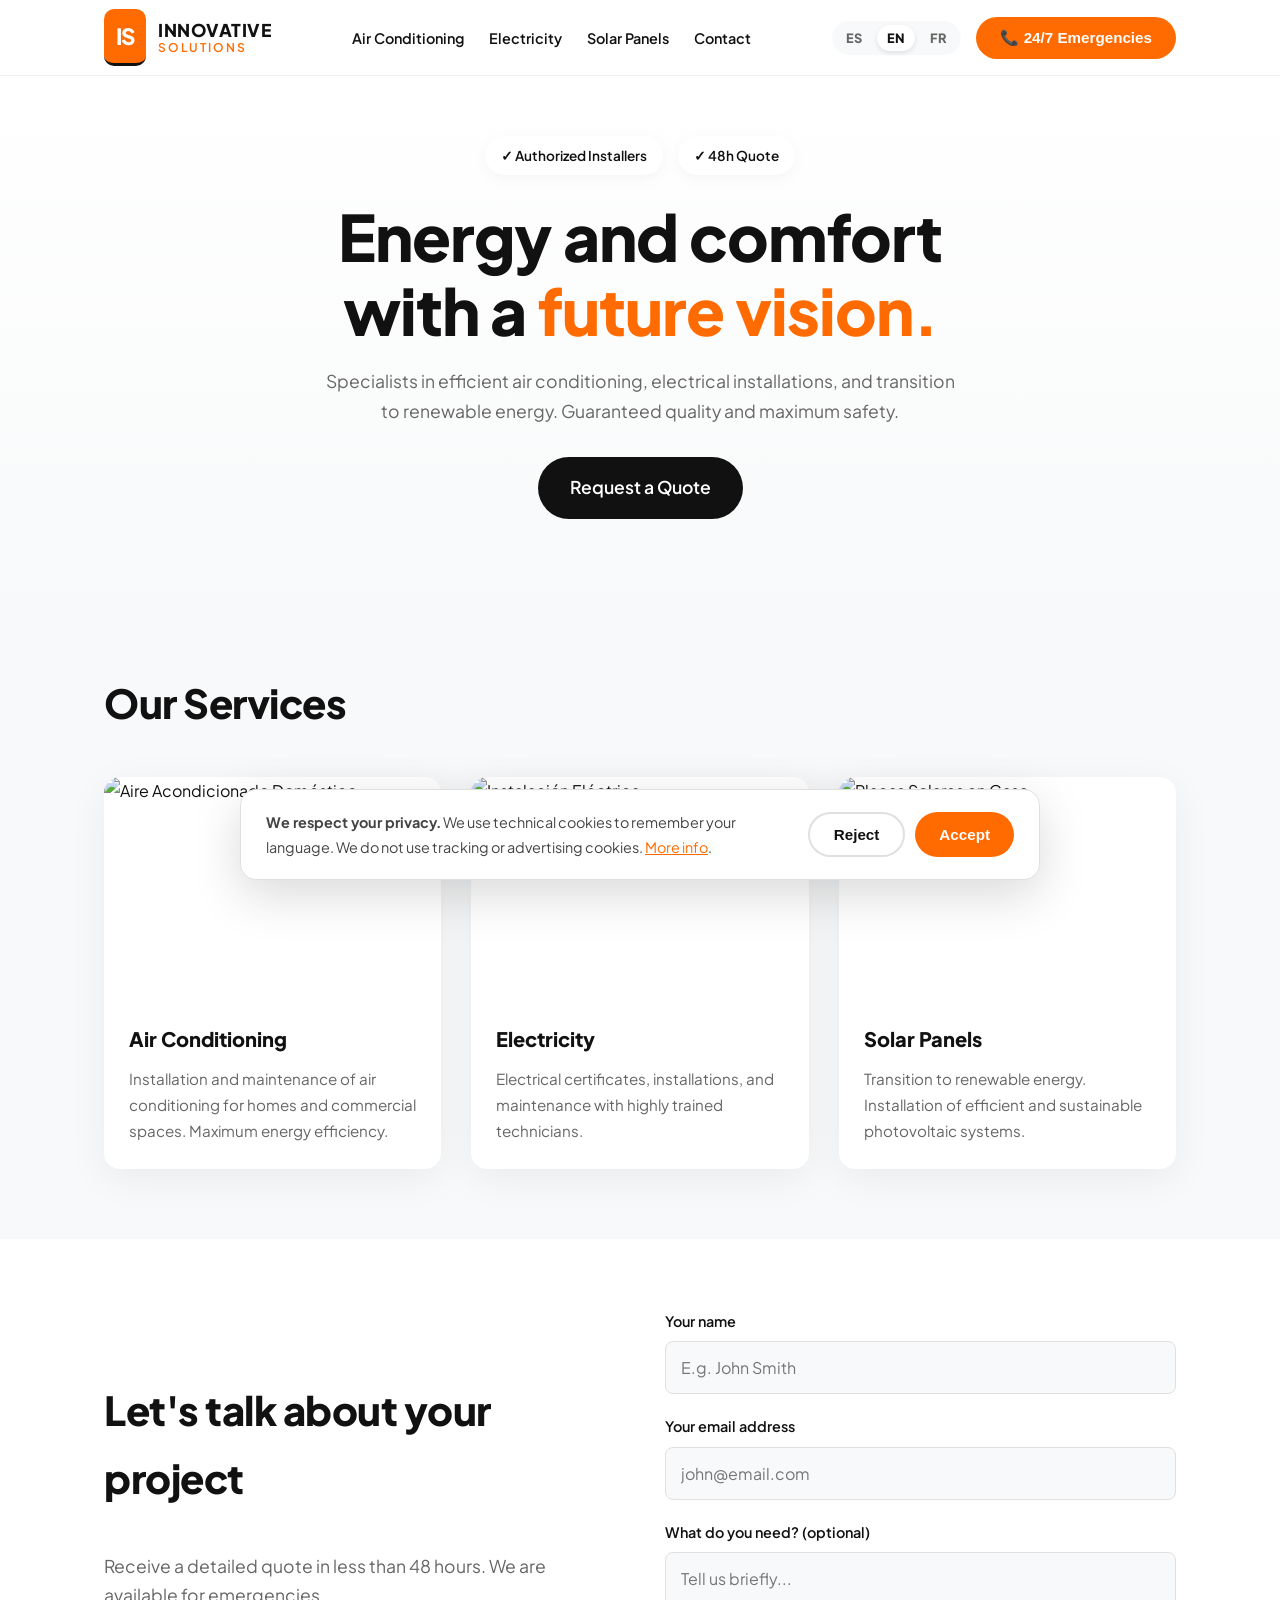
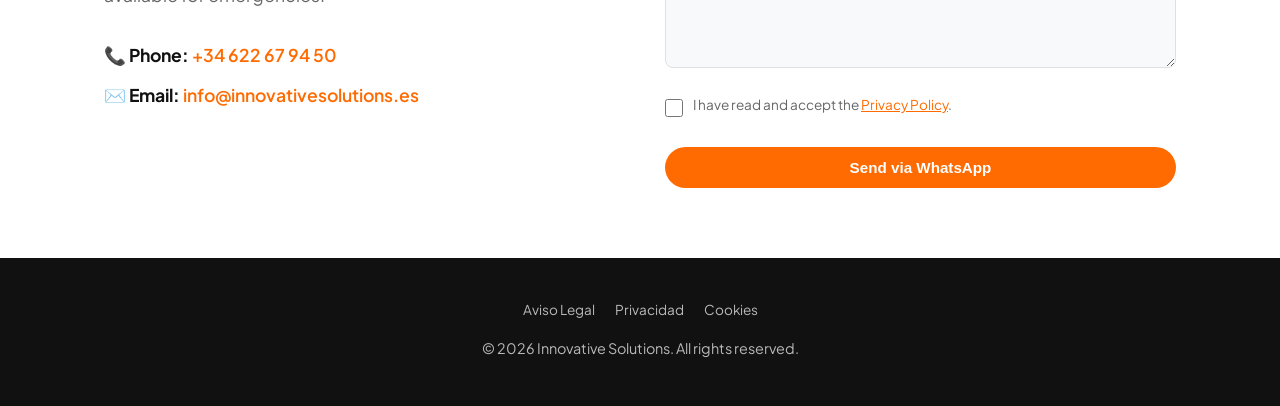
==== index.html @ 153f0198 "Primera versión de la propuesta web vanguardista para Innovative Solutions" ====
<!DOCTYPE html>
<html lang="es">
<head>
    <meta charset="UTF-8">
    <meta name="viewport" content="width=device-width, initial-scale=1.0">
    <title>Innovative Solutions | Climatización, Electricidad y Placas Solares</title>
    <link rel="preconnect" href="https://fonts.googleapis.com">
    <link rel="preconnect" href="https://fonts.gstatic.com" crossorigin>
    <link href="https://fonts.googleapis.com/css2?family=Plus+Jakarta+Sans:wght@400;600;800&display=swap" rel="stylesheet">
    <link rel="stylesheet" href="css/styles.css">
</head>
<body>
    <header class="header" id="header">
        <div class="container header-container">
            <!-- LOGO RESALTADO -->
            <a href="#" class="logo">
                <div class="logo-icon">IS</div>
                <div class="logo-text">
                    <span class="logo-title">INNOVATIVE</span>
                    <span class="logo-subtitle">SOLUTIONS</span>
                </div>
            </a>
            
            <nav class="nav" id="nav">
                <ul class="nav-list">
                    <li><a href="climatizacion.html" class="nav-link" data-i18n="nav.clima">Climatización</a></li>
                    <li><a href="electricidad.html" class="nav-link" data-i18n="nav.elec">Electricidad</a></li>
                    <li><a href="placas-solares.html" class="nav-link" data-i18n="nav.solar">Placas Solares</a></li>
                    <li><a href="#contacto" class="nav-link" data-i18n="nav.contact">Contacto</a></li>
                </ul>
            </nav>
            
            <div class="header-actions">
                <div class="lang-selector">
                    <button class="lang-btn active" data-lang="es">ES</button>
                    <button class="lang-btn" data-lang="en">EN</button>
                    <button class="lang-btn" data-lang="fr">FR</button>
                </div>
                
                <!-- MENÚ DESPLEGABLE DE URGENCIAS -->
                <div class="urgency-menu">
                    <button class="btn btn-primary" id="urgency-btn" data-i18n="btn.urgency">📞 Urgencias 24/7</button>
                    <div class="urgency-dropdown hidden" id="urgency-dropdown">
                        <a href="tel:+34622679450" class="urgency-item">📞 <span data-i18n="urgency.call">Llamar ahora</span></a>
                        <a href="https://wa.me/34622679450?text=Hola,%20tengo%20una%20urgencia%20y%20necesito%20ayuda." target="_blank" class="urgency-item">💬 <span data-i18n="urgency.wa">Enviar WhatsApp</span></a>
                    </div>
                </div>
                
                <button class="menu-toggle" id="menu-toggle" aria-label="Abrir menú">☰</button>
            </div>
        </div>
    </header>

    <!-- HERO COMPACTO -->
    <section class="hero">
        <div class="container hero-content">
            <div class="hero-badges">
                <span class="badge" data-i18n="hero.badge1">✓ Instaladores Autorizados</span>
                <span class="badge" data-i18n="hero.badge2">✓ Presupuesto en 48h</span>
            </div>
            <h1 data-i18n="hero.title">Energía y confort<br>con <span class="text-primary">visión de futuro.</span></h1>
            <p data-i18n="hero.subtitle">Especialistas en climatización eficiente, instalaciones eléctricas y transición a energías renovables. Calidad garantizada y máxima seguridad.</p>
            <a href="#contacto" class="btn btn-large" data-i18n="hero.cta">Solicitar Presupuesto</a>
        </div>
    </section>

    <!-- SERVICIOS -->
    <section class="services section" id="servicios">
        <div class="container">
            <h2 class="section-title" data-i18n="services.title">Nuestros Servicios</h2>
            <div class="grid">
                <a href="climatizacion.html" class="card">
                    <div class="card-img-wrapper"><img src="https://images.unsplash.com/photo-1615876234886-fd9a39fda97f?q=80&w=800&auto=format&fit=crop" alt="Aire Acondicionado Doméstico" class="card-img"></div>
                    <div class="card-content"><h3 data-i18n="services.clima.title">Climatización</h3><p data-i18n="services.clima.desc">Instalación y mantenimiento de aire acondicionado para hogares y espacios comerciales. Máxima eficiencia energética.</p></div>
                </a>
                <a href="electricidad.html" class="card">
                    <div class="card-img-wrapper"><img src="https://images.unsplash.com/photo-1621905251189-08b45d6a269e?q=80&w=800&auto=format&fit=crop" alt="Instalación Eléctrica" class="card-img"></div>
                    <div class="card-content"><h3 data-i18n="services.elec.title">Electricidad</h3><p data-i18n="services.elec.desc">Boletines eléctricos, instalaciones y mantenimiento con técnicos altamente capacitados.</p></div>
                </a>
                <a href="placas-solares.html" class="card">
                    <div class="card-img-wrapper"><img src="https://images.unsplash.com/photo-1592833159155-c62df1b65634?q=80&w=800&auto=format&fit=crop" alt="Placas Solares en Casa" class="card-img"></div>
                    <div class="card-content"><h3 data-i18n="services.solar.title">Placas Solares</h3><p data-i18n="services.solar.desc">Transición hacia energías renovables. Instalación de sistemas fotovoltaicos eficientes y sostenibles.</p></div>
                </a>
            </div>
        </div>
    </section>

    <!-- CONTACTO -->
    <section class="contact section" id="contacto">
        <div class="container contact-container">
            <div class="contact-info">
                <h2 class="section-title" data-i18n="contact.title">Hablemos de tu proyecto</h2>
                <p class="contact-text" data-i18n="contact.subtitle">Recibe un presupuesto detallado en menos de 48 horas. Estamos disponibles para urgencias.</p>
                <div class="contact-details">
                    <p>📞 <strong data-i18n="contact.phone">Teléfono:</strong> <a href="tel:+34622679450">+34 622 67 94 50</a></p>
                    <p>✉️ <strong data-i18n="contact.email">Email:</strong> <a href="mailto:info@innovativesolutions.es">info@innovativesolutions.es</a></p>
                </div>
            </div>
            
            <form class="contact-form" id="contact-form">
                <div class="form-group">
                    <label for="name" data-i18n="form.name">Tu nombre</label>
                    <input type="text" id="name" name="name" required data-i18n-placeholder="form.name.ph" placeholder="Ej. Juan Pérez">
                </div>
                <div class="form-group">
                    <label for="email" data-i18n="form.email">Tu correo electrónico</label>
                    <input type="email" id="email" name="email" required data-i18n-placeholder="form.email.ph" placeholder="juan@email.com">
                </div>
                <div class="form-group">
                    <label for="message" data-i18n="form.msg">¿Qué necesitas? (opcional)</label>
                    <textarea id="message" name="message" rows="4" data-i18n-placeholder="form.msg.ph" placeholder="Cuéntanos brevemente..."></textarea>
                </div>
                
                <div class="form-group checkbox-group">
                    <input type="checkbox" id="privacy" name="privacy" required>
                    <label for="privacy" data-i18n="form.privacy">He leído y acepto la <a href="politica-privacidad.html" target="_blank">Política de Privacidad</a>.</label>
                </div>
                
                <button type="submit" class="btn btn-primary btn-block" id="submit-btn" data-i18n="form.submit">Enviar por WhatsApp</button>
            </form>
        </div>
    </section>

    <footer class="footer">
        <div class="container footer-content">
            <div class="footer-legal-links">
                <a href="aviso-legal.html">Aviso Legal</a>
                <a href="politica-privacidad.html">Privacidad</a>
                <a href="politica-cookies.html">Cookies</a>
            </div>
            <p data-i18n="footer.copy">© 2026 Innovative Solutions. Todos los derechos reservados.</p>
        </div>
    </footer>

    <!-- BANNER DE COOKIES -->
    <div id="cookie-banner" class="cookie-banner hidden">
        <div class="cookie-content">
            <p><strong data-i18n="cookie.title">Respetamos tu privacidad.</strong> <span data-i18n="cookie.desc">Usamos cookies técnicas para recordar tu idioma. No usamos cookies de seguimiento ni publicidad.</span> <a href="politica-cookies.html" data-i18n="cookie.more">Más información</a>.</p>
            <div class="cookie-actions">
                <button id="reject-cookies" class="btn btn-outline" data-i18n="cookie.reject">Rechazar</button>
                <button id="accept-cookies" class="btn btn-primary" data-i18n="cookie.accept">Aceptar</button>
            </div>
        </div>
    </div>

    <script src="js/main.js"></script>
</body>
</html>
---- css/styles.css ----
/* ==========================================================================
   VARIABLES Y RESET
   ========================================================================== */
:root {
    --primary: #FF6B00; --primary-hover: #E65C00; --dark: #111111;
    --gray-dark: #444444; --gray-light: #666666; --bg-light: #F8F9FA;
    --white: #FFFFFF; --radius: 16px; --shadow: 0 10px 40px rgba(0,0,0,0.06);
    --transition: all 0.3s ease;
}
* { margin: 0; padding: 0; box-sizing: border-box; }
html { scroll-behavior: smooth; }
body { font-family: 'Plus Jakarta Sans', sans-serif; color: var(--dark); background-color: var(--bg-light); line-height: 1.6; -webkit-font-smoothing: antialiased; }
a { text-decoration: none; color: inherit; }
ul { list-style: none; }
.container { width: 100%; max-width: 1200px; margin: 0 auto; padding: 0 5%; }
.text-primary { color: var(--primary); }

/* ==========================================================================
   BOTONES
   ========================================================================== */
.btn {
    display: inline-block; padding: 12px 24px; border-radius: 50px;
    font-weight: 600; font-size: 0.95rem; transition: var(--transition);
    cursor: pointer; border: none; text-align: center;
}
.btn-primary { background-color: var(--primary); color: var(--white); }
.btn-primary:hover { background-color: var(--primary-hover); transform: translateY(-2px); box-shadow: 0 5px 15px rgba(255, 107, 0, 0.3); }
.btn-large { padding: 16px 32px; font-size: 1.1rem; background-color: var(--dark); color: var(--white); }
.btn-large:hover { background-color: var(--primary); }
.btn-block { width: 100%; }
.btn-outline { background-color: transparent; color: var(--dark); border: 2px solid #E0E0E0; }
.btn-outline:hover { border-color: var(--dark); background-color: var(--bg-light); }

/* ==========================================================================
   HEADER Y LOGO (Naranja invertido)
   ========================================================================== */
.header { background-color: rgba(255, 255, 255, 0.95); backdrop-filter: blur(10px); position: sticky; top: 0; z-index: 1000; border-bottom: 1px solid rgba(0,0,0,0.05); }
.header-container { display: flex; justify-content: space-between; align-items: center; height: 75px; }
.logo { display: flex; align-items: center; gap: 12px; }
.logo-icon { background-color: var(--primary); color: var(--white); font-weight: 800; font-size: 1.4rem; padding: 8px 12px; border-radius: 10px; letter-spacing: -1px; border-bottom: 3px solid var(--dark); }
.logo-text { display: flex; flex-direction: column; justify-content: center; line-height: 1.1; }
.logo-title { font-weight: 800; font-size: 1.1rem; color: var(--dark); letter-spacing: 0.5px; }
.logo-subtitle { font-weight: 600; font-size: 0.75rem; color: var(--primary); letter-spacing: 2px; }
.nav { display: none; }
.nav-list { display: flex; gap: 25px; }
.nav-link { font-weight: 600; font-size: 0.9rem; transition: var(--transition); }
.nav-link:hover { color: var(--primary); }
.header-actions { display: flex; align-items: center; gap: 15px; }
.menu-toggle { background: none; border: none; font-size: 1.5rem; cursor: pointer; display: block; }

/* SELECTOR DE IDIOMA */
.lang-selector { display: flex; gap: 5px; background-color: var(--bg-light); padding: 4px; border-radius: 20px; }
.lang-btn { background: none; border: none; padding: 5px 10px; font-size: 0.8rem; font-weight: 800; color: var(--gray-light); cursor: pointer; border-radius: 15px; transition: var(--transition); font-family: 'Plus Jakarta Sans', sans-serif; }
.lang-btn:hover { color: var(--dark); }
.lang-btn.active { background-color: var(--white); color: var(--dark); box-shadow: 0 2px 5px rgba(0,0,0,0.1); }

/* MENÚ DESPLEGABLE URGENCIAS */
.urgency-menu { position: relative; }
.urgency-dropdown { position: absolute; top: 130%; right: 0; background: var(--white); border-radius: 12px; box-shadow: 0 10px 30px rgba(0,0,0,0.15); min-width: 200px; overflow: hidden; display: flex; flex-direction: column; z-index: 2000; border: 1px solid #eee; }
.urgency-dropdown.hidden { display: none; }
.urgency-item { padding: 15px 20px; color: var(--dark); text-decoration: none; font-weight: 600; font-size: 0.9rem; border-bottom: 1px solid #f0f0f0; transition: background 0.3s; }
.urgency-item:last-child { border-bottom: none; }
.urgency-item:hover { background: var(--bg-light); color: var(--primary); }

/* ==========================================================================
   HERO COMPACTO
   ========================================================================== */
.hero { padding: 40px 0 60px 0; background: linear-gradient(180deg, var(--white) 0%, var(--bg-light) 100%); text-align: center; }
.hero-badges { display: flex; justify-content: center; gap: 15px; margin-bottom: 25px; flex-wrap: wrap; }
.badge { background-color: var(--white); padding: 8px 16px; border-radius: 50px; font-size: 0.85rem; font-weight: 600; box-shadow: 0 4px 15px rgba(0,0,0,0.04); }
.hero h1 { font-size: 2.5rem; font-weight: 800; line-height: 1.1; margin-bottom: 20px; letter-spacing: -1px; }
.hero p { font-size: 1.1rem; color: var(--gray-light); max-width: 650px; margin: 0 auto 30px auto; }

/* ==========================================================================
   PÁGINAS DE SERVICIO (INTERNAS)
   ========================================================================== */
.page-hero { padding: 80px 0 60px; background: linear-gradient(180deg, var(--white) 0%, var(--bg-light) 100%); text-align: center; }
.page-hero h1 { font-size: 2.8rem; font-weight: 800; letter-spacing: -1px; margin-bottom: 20px; line-height: 1.1; }
.page-hero p { font-size: 1.15rem; color: var(--gray-light); max-width: 700px; margin: 0 auto 40px auto; }
.btn-back { display: inline-block; margin-bottom: 30px; font-weight: 600; color: var(--gray-light); transition: var(--transition); }
.btn-back:hover { color: var(--primary); }

/* COPYWRITING BOXES */
.copy-section { padding: 60px 0; background-color: var(--white); }
.copy-grid { display: grid; grid-template-columns: 1fr; gap: 40px; margin-top: 40px; }
.copy-box { padding: 40px; background-color: var(--bg-light); border-radius: var(--radius); border-left: 4px solid var(--primary); }
.copy-box h3 { font-size: 1.5rem; margin-bottom: 15px; font-weight: 800; }
.copy-box p { color: var(--gray-dark); font-size: 1.05rem; margin-bottom: 15px; }
.copy-list { list-style: none; margin-top: 20px; }
.copy-list li { position: relative; padding-left: 30px; margin-bottom: 10px; font-weight: 600; color: var(--dark); }
.copy-list li::before { content: "✓"; position: absolute; left: 0; color: var(--primary); font-weight: 800; font-size: 1.2rem; }

/* ==========================================================================
   SECCIONES, GRID Y TARJETAS (HOME)
   ========================================================================== */
.section { padding: 70px 0; }
.section-title { font-size: 2rem; font-weight: 800; margin-bottom: 40px; letter-spacing: -0.5px; }
.grid { display: grid; grid-template-columns: 1fr; gap: 30px; }
.card { background-color: var(--white); border-radius: var(--radius); overflow: hidden; box-shadow: var(--shadow); transition: var(--transition); display: block; color: inherit; }
.card:hover { transform: translateY(-8px); box-shadow: 0 20px 40px rgba(0,0,0,0.1); }
.card-img-wrapper { overflow: hidden; height: 220px; width: 100%; position: relative; }
.card-img { width: 100%; height: 100%; object-fit: cover; object-position: center; display: block; transition: transform 0.5s ease; }
.card:hover .card-img { transform: scale(1.05); }
.card-content { padding: 25px; }
.card-content h3 { font-size: 1.25rem; font-weight: 800; margin-bottom: 10px; }
.card-content p { color: var(--gray-light); font-size: 0.95rem; }

/* ==========================================================================
   CONTACTO Y FORMULARIO
   ========================================================================== */
.contact { background-color: var(--white); }
.contact-container { display: grid; grid-template-columns: 1fr; gap: 50px; }
.contact-text { color: var(--gray-light); font-size: 1.1rem; margin-bottom: 30px; }
.contact-details p { font-size: 1.1rem; margin-bottom: 10px; }
.contact-details a { color: var(--primary); font-weight: 600; }
.contact-details a:hover { text-decoration: underline; }
.form-group { margin-bottom: 20px; }
.form-group label { display: block; font-weight: 600; margin-bottom: 8px; font-size: 0.9rem; }
.form-group input, .form-group textarea { width: 100%; padding: 15px; border: 1px solid #E0E0E0; border-radius: 8px; font-family: 'Plus Jakarta Sans', sans-serif; font-size: 1rem; background-color: var(--bg-light); transition: var(--transition); }
.form-group input:focus, .form-group textarea:focus { outline: none; border-color: var(--primary); background-color: var(--white); box-shadow: 0 0 0 3px rgba(255, 107, 0, 0.1); }

/* CHECKBOX Y FOOTER LEGAL */
.checkbox-group { display: flex; align-items: flex-start; gap: 10px; margin-bottom: 25px; }
.checkbox-group input[type="checkbox"] { margin-top: 4px; width: 18px; height: 18px; cursor: pointer; accent-color: var(--primary); }
.checkbox-group label { font-size: 0.85rem; color: var(--gray-light); line-height: 1.4; font-weight: 400; }
.checkbox-group label a { color: var(--primary); text-decoration: underline; }

/* ==========================================================================
   FOOTER
   ========================================================================== */
.footer { background-color: var(--dark); color: var(--white); padding: 40px 0; text-align: center; }
.footer-legal-links { display: flex; justify-content: center; gap: 20px; margin-bottom: 15px; }
.footer-legal-links a { color: var(--white); opacity: 0.7; font-size: 0.85rem; transition: var(--transition); }
.footer-legal-links a:hover { opacity: 1; color: var(--primary); }
.footer-content p { opacity: 0.7; font-size: 0.9rem; margin-bottom: 5px; }

/* ==========================================================================
   BANNER COOKIES
   ========================================================================== */
.cookie-banner { position: fixed; bottom: 20px; left: 50%; transform: translateX(-50%); width: 90%; max-width: 800px; background-color: var(--white); padding: 20px 25px; border-radius: var(--radius); box-shadow: 0 15px 50px rgba(0,0,0,0.15); z-index: 9999; border: 1px solid #E0E0E0; transition: transform 0.4s ease, opacity 0.4s ease; }
.cookie-banner.hidden { transform: translate(-50%, 150%); opacity: 0; pointer-events: none; }
.cookie-content { display: flex; flex-direction: column; gap: 15px; }
.cookie-content p { font-size: 0.9rem; color: var(--gray-dark); margin: 0; }
.cookie-content a { color: var(--primary); text-decoration: underline; }
.cookie-actions { display: flex; gap: 10px; justify-content: flex-end; }

/* ==========================================================================
   MEDIA QUERIES (RESPONSIVE)
   ========================================================================== */
@media (min-width: 768px) {
    .nav { display: block; }
    .menu-toggle { display: none; }
    .hero { padding: 60px 0 80px 0; }
    .hero h1 { font-size: 3.5rem; }
    .page-hero { padding: 100px 0 80px; }
    .page-hero h1 { font-size: 3.5rem; }
    .grid { grid-template-columns: repeat(2, 1fr); }
    .copy-grid { grid-template-columns: 1fr 1fr; }
    .contact-container { grid-template-columns: 1fr 1fr; align-items: center; }
    .cookie-content { flex-direction: row; align-items: center; justify-content: space-between; }
    .cookie-actions { flex-shrink: 0; }
}
@media (min-width: 1024px) {
    .hero h1 { font-size: 4rem; }
    .page-hero h1 { font-size: 4rem; }
    .grid { grid-template-columns: repeat(3, 1fr); }
    .section-title { font-size: 2.5rem; }
}
@media (max-width: 767px) {
    .nav { display: none; position: absolute; top: 75px; left: 0; width: 100%; background-color: var(--white); padding: 20px; box-shadow: 0 10px 20px rgba(0,0,0,0.1); flex-direction: column; }
    .nav.active { display: flex; }
    .nav-list { flex-direction: column; gap: 15px; text-align: center; }
    .lang-selector { margin-right: 5px; }
    .lang-btn { padding: 4px 8px; font-size: 0.75rem; }
}

/* Ajuste de legibilidad para Plus Jakarta Sans */
body { line-height: 1.7; }
.hero h1, .page-hero h1 { line-height: 1.15; }
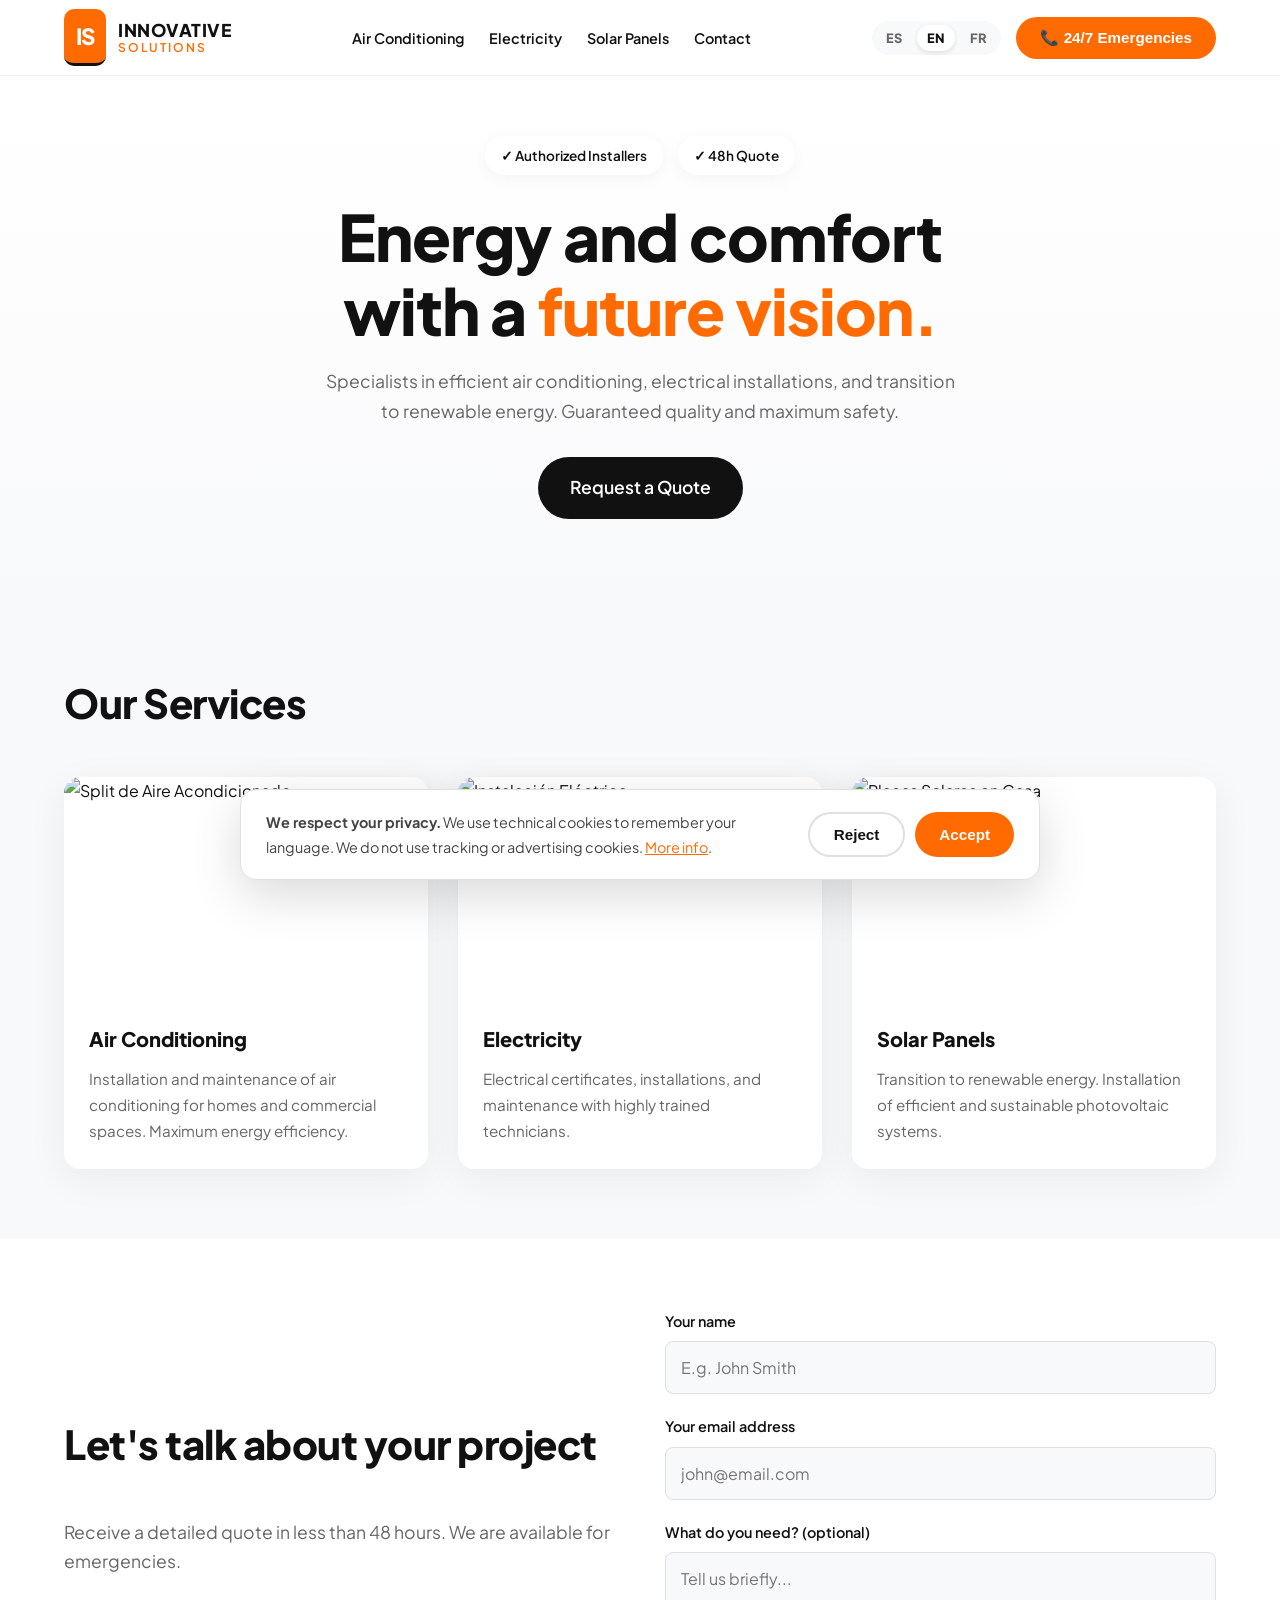
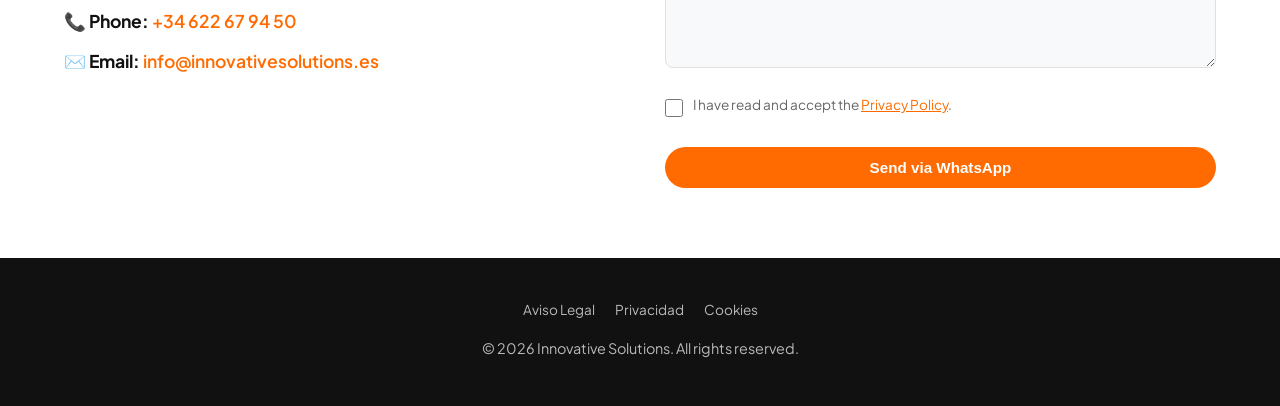
==== commit 6b086c79: "Añadidas imagenes reales para climatizacion, electricidad y placas solares" ====
--- a/index.html
+++ b/index.html
@@ -12,7 +12,6 @@
 <body>
     <header class="header" id="header">
         <div class="container header-container">
-            <!-- LOGO RESALTADO -->
             <a href="#" class="logo">
                 <div class="logo-icon">IS</div>
                 <div class="logo-text">
@@ -37,7 +36,6 @@
                     <button class="lang-btn" data-lang="fr">FR</button>
                 </div>
                 
-                <!-- MENÚ DESPLEGABLE DE URGENCIAS -->
                 <div class="urgency-menu">
                     <button class="btn btn-primary" id="urgency-btn" data-i18n="btn.urgency">📞 Urgencias 24/7</button>
                     <div class="urgency-dropdown hidden" id="urgency-dropdown">
@@ -51,7 +49,6 @@
         </div>
     </header>
 
-    <!-- HERO COMPACTO -->
     <section class="hero">
         <div class="container hero-content">
             <div class="hero-badges">
@@ -64,28 +61,46 @@
         </div>
     </section>
 
-    <!-- SERVICIOS -->
     <section class="services section" id="servicios">
         <div class="container">
             <h2 class="section-title" data-i18n="services.title">Nuestros Servicios</h2>
             <div class="grid">
+                <!-- Tarjeta Climatización (Split en pared) -->
                 <a href="climatizacion.html" class="card">
-                    <div class="card-img-wrapper"><img src="https://images.unsplash.com/photo-1615876234886-fd9a39fda97f?q=80&w=800&auto=format&fit=crop" alt="Aire Acondicionado Doméstico" class="card-img"></div>
-                    <div class="card-content"><h3 data-i18n="services.clima.title">Climatización</h3><p data-i18n="services.clima.desc">Instalación y mantenimiento de aire acondicionado para hogares y espacios comerciales. Máxima eficiencia energética.</p></div>
+                    <div class="card-img-wrapper">
+                        <img src="https://images.unsplash.com/photo-1621905252507-b35492cc74b4?q=80&w=800&auto=format&fit=crop" alt="Split de Aire Acondicionado" class="card-img">
+                    </div>
+                    <div class="card-content">
+                        <h3 data-i18n="services.clima.title">Climatización</h3>
+                        <p data-i18n="services.clima.desc">Instalación y mantenimiento de aire acondicionado para hogares y espacios comerciales. Máxima eficiencia energética.</p>
+                    </div>
                 </a>
+
+                <!-- Tarjeta Electricidad -->
                 <a href="electricidad.html" class="card">
-                    <div class="card-img-wrapper"><img src="https://images.unsplash.com/photo-1621905251189-08b45d6a269e?q=80&w=800&auto=format&fit=crop" alt="Instalación Eléctrica" class="card-img"></div>
-                    <div class="card-content"><h3 data-i18n="services.elec.title">Electricidad</h3><p data-i18n="services.elec.desc">Boletines eléctricos, instalaciones y mantenimiento con técnicos altamente capacitados.</p></div>
+                    <div class="card-img-wrapper">
+                        <img src="https://images.unsplash.com/photo-1621905251189-08b45d6a269e?q=80&w=800&auto=format&fit=crop" alt="Instalación Eléctrica" class="card-img">
+                    </div>
+                    <div class="card-content">
+                        <h3 data-i18n="services.elec.title">Electricidad</h3>
+                        <p data-i18n="services.elec.desc">Boletines eléctricos, instalaciones y mantenimiento con técnicos altamente capacitados.</p>
+                    </div>
                 </a>
+
+                <!-- Tarjeta Placas Solares (Tejado de Casa) -->
                 <a href="placas-solares.html" class="card">
-                    <div class="card-img-wrapper"><img src="https://images.unsplash.com/photo-1592833159155-c62df1b65634?q=80&w=800&auto=format&fit=crop" alt="Placas Solares en Casa" class="card-img"></div>
-                    <div class="card-content"><h3 data-i18n="services.solar.title">Placas Solares</h3><p data-i18n="services.solar.desc">Transición hacia energías renovables. Instalación de sistemas fotovoltaicos eficientes y sostenibles.</p></div>
+                    <div class="card-img-wrapper">
+                        <img src="https://images.unsplash.com/photo-1592833159155-c62df1b65634?q=80&w=800&auto=format&fit=crop" alt="Placas Solares en Casa" class="card-img">
+                    </div>
+                    <div class="card-content">
+                        <h3 data-i18n="services.solar.title">Placas Solares</h3>
+                        <p data-i18n="services.solar.desc">Transición hacia energías renovables. Instalación de sistemas fotovoltaicos eficientes y sostenibles.</p>
+                    </div>
                 </a>
             </div>
         </div>
     </section>
 
-    <!-- CONTACTO -->
     <section class="contact section" id="contacto">
         <div class="container contact-container">
             <div class="contact-info">
@@ -132,7 +147,6 @@
         </div>
     </footer>
 
-    <!-- BANNER DE COOKIES -->
     <div id="cookie-banner" class="cookie-banner hidden">
         <div class="cookie-content">
             <p><strong data-i18n="cookie.title">Respetamos tu privacidad.</strong> <span data-i18n="cookie.desc">Usamos cookies técnicas para recordar tu idioma. No usamos cookies de seguimiento ni publicidad.</span> <a href="politica-cookies.html" data-i18n="cookie.more">Más información</a>.</p>
--- a/css/styles.css
+++ b/css/styles.css
@@ -177,3 +177,146 @@
 /* Ajuste de legibilidad para Plus Jakarta Sans */
 body { line-height: 1.7; }
 .hero h1, .page-hero h1 { line-height: 1.15; }
+
+/* ==========================================================================
+   FIX PARA DESBORDAMIENTO HORIZONTAL EN MÓVILES
+   ========================================================================== */
+html, body {
+    max-width: 100%;
+    overflow-x: hidden;
+}
+
+img, .grid, .card, .hero, .page-hero, .copy-section, .container {
+    max-width: 100%;
+}
+
+@media (max-width: 767px) {
+    .urgency-dropdown {
+        right: auto;
+        left: 0;
+        width: 200px;
+    }
+}
+
+/* ==========================================================================
+   FIX PARA EL HEADER EN MÓVILES
+   ========================================================================== */
+@media (max-width: 767px) {
+    /* Hacemos el header más estrecho */
+    .header-container {
+        height: 65px !important;
+        padding: 0 15px;
+    }
+    
+    /* Logo más compacto */
+    .logo-icon {
+        font-size: 1.1rem;
+        padding: 6px 9px;
+    }
+    .logo-title {
+        font-size: 0.95rem;
+    }
+    .logo-subtitle {
+        font-size: 0.65rem;
+        letter-spacing: 1px;
+    }
+
+    /* Ocultamos el selector de idioma en el header (lo podemos poner en el menú si quieres) */
+    .lang-selector {
+        display: none; 
+    }
+
+    /* Botón de Urgencias más pequeño (solo icono o texto corto) */
+    .btn-urgency-header {
+        padding: 8px 12px;
+        font-size: 0.8rem;
+    }
+
+    /* Ajuste del botón de Urgencias */
+    .header-actions .btn-primary {
+        padding: 8px 15px;
+        font-size: 0.85rem;
+    }
+}
+
+/* ==========================================================================
+   FIX DEFINITIVO PARA EL HEADER EN MÓVILES (TODO VISIBLE)
+   ========================================================================== */
+@media (max-width: 767px) {
+    .header-container {
+        height: 65px;
+        padding: 0 10px;
+        display: flex;
+        justify-content: space-between;
+        align-items: center;
+    }
+
+    /* 1. Logo compacto */
+    .logo { gap: 6px; }
+    .logo-icon { font-size: 1rem; padding: 6px 8px; border-bottom-width: 2px; }
+    .logo-title { font-size: 0.85rem; }
+    .logo-subtitle { font-size: 0.55rem; letter-spacing: 1px; }
+
+    /* 2. Selector de idioma visible pero mini */
+    .lang-selector {
+        display: flex;
+        padding: 2px;
+        gap: 2px;
+        background-color: var(--bg-light);
+    }
+    .lang-btn {
+        padding: 4px 6px;
+        font-size: 0.65rem;
+        font-weight: 800;
+    }
+
+    /* 3. Botón de urgencias mini */
+    .header-actions .btn-primary {
+        padding: 6px 10px;
+        font-size: 0.7rem;
+        border-radius: 8px;
+    }
+
+    /* 4. Botón de menú hamburguesa */
+    .menu-toggle {
+        font-size: 1.2rem;
+        padding: 5px;
+    }
+
+    /* 5. Ajustar los gaps para que no haya huecos */
+    .header-actions {
+        gap: 5px;
+    }
+}
+
+/* ==========================================================================
+   FIX DEFINITIVO PARA MÓVIL (TODO EN UNA LÍNEA)
+   ========================================================================== */
+@media (max-width: 767px) {
+    /* 1. Ocultar el logo de texto en móvil (dejamos solo el icono IS) */
+    .logo-text {
+        display: none; 
+    }
+    
+    /* 2. El icono IS un poco más grande para que destaque */
+    .logo-icon {
+        font-size: 1.2rem;
+        padding: 8px 10px;
+    }
+
+    /* 3. Ajustar el botón de Urgencias para que no se salga */
+    .header-actions .btn-primary {
+        padding: 8px 12px;
+        font-size: 0.8rem;
+        white-space: nowrap; /* Evita que el texto se rompa en dos líneas */
+    }
+
+    /* 4. Opcional: Si aún así no cabe, cambiamos el texto por solo el icono */
+    .header-actions .btn-primary {
+        font-size: 0; /* Ocultamos el texto temporalmente */
+    }
+    .header-actions .btn-primary::before {
+        content: "📞"; /* Mostramos solo el teléfono */
+        font-size: 1.2rem; /* Tamaño del icono */
+    }
+}
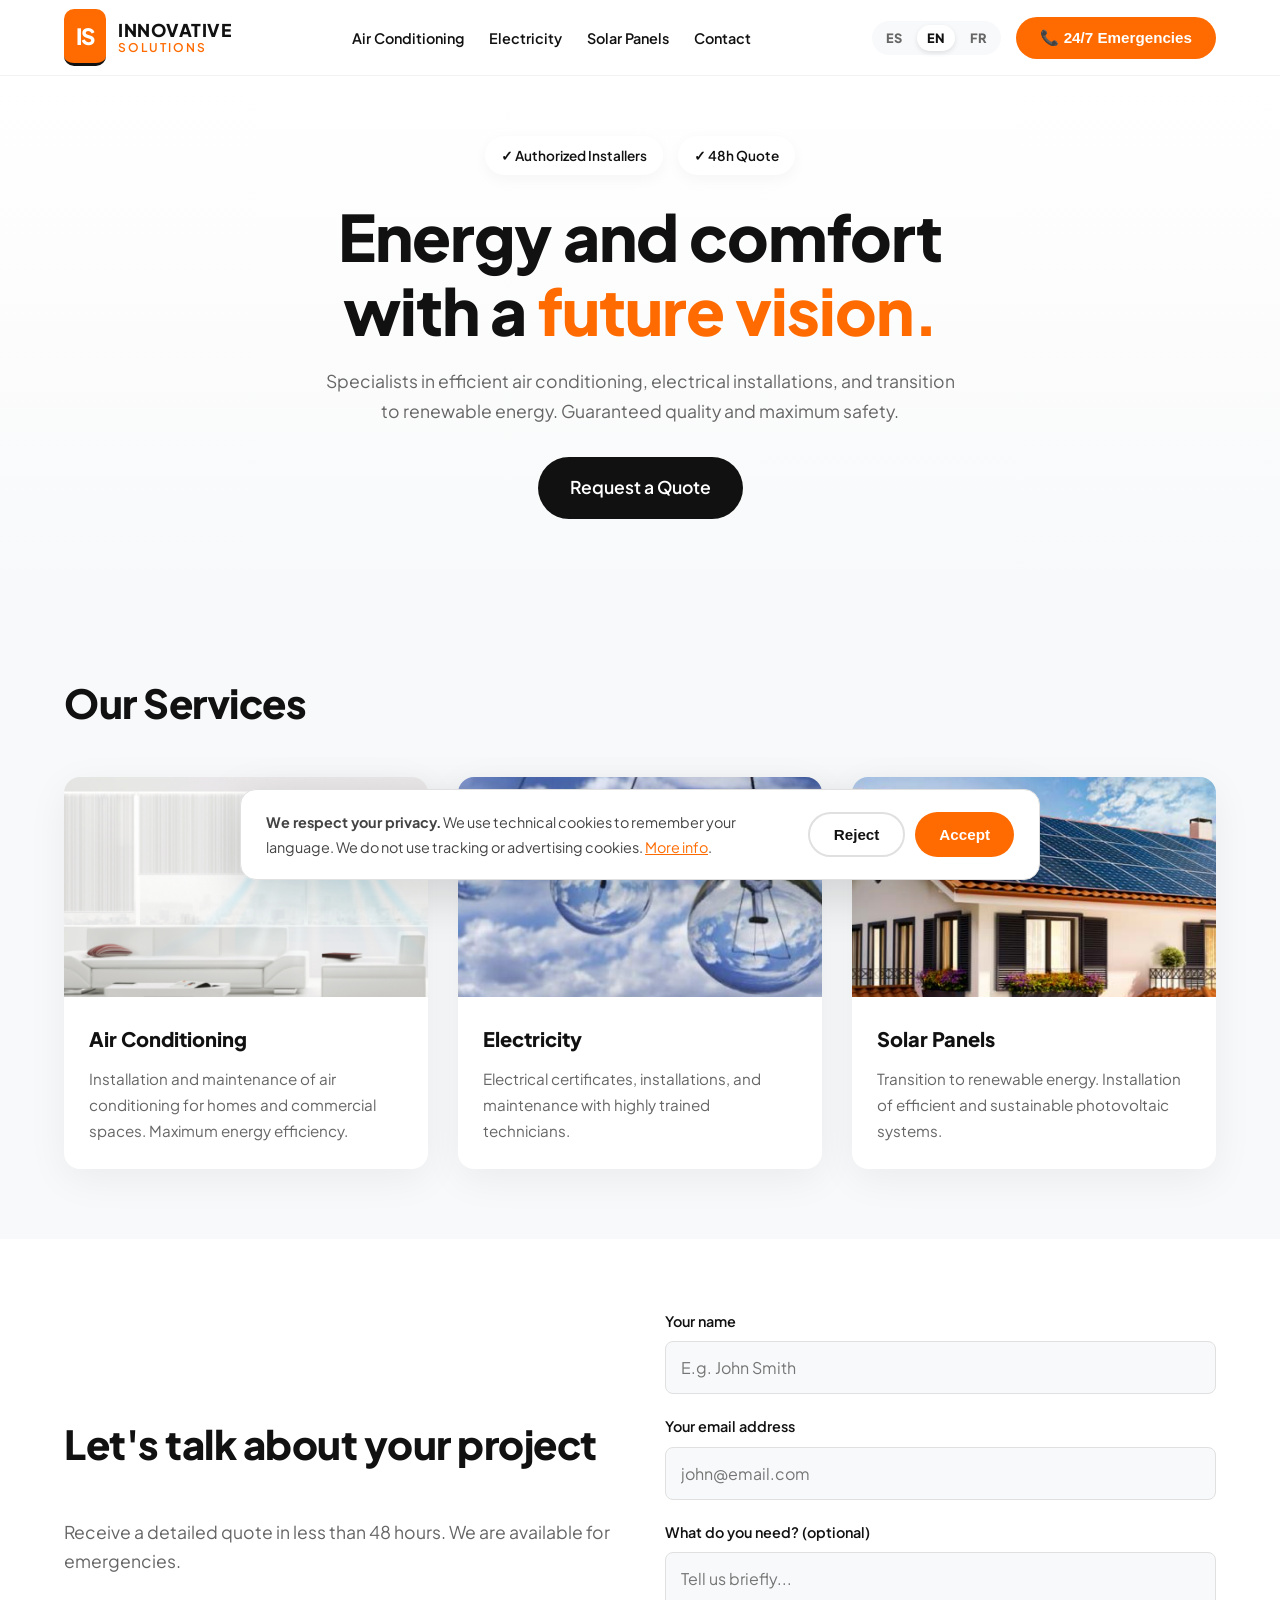
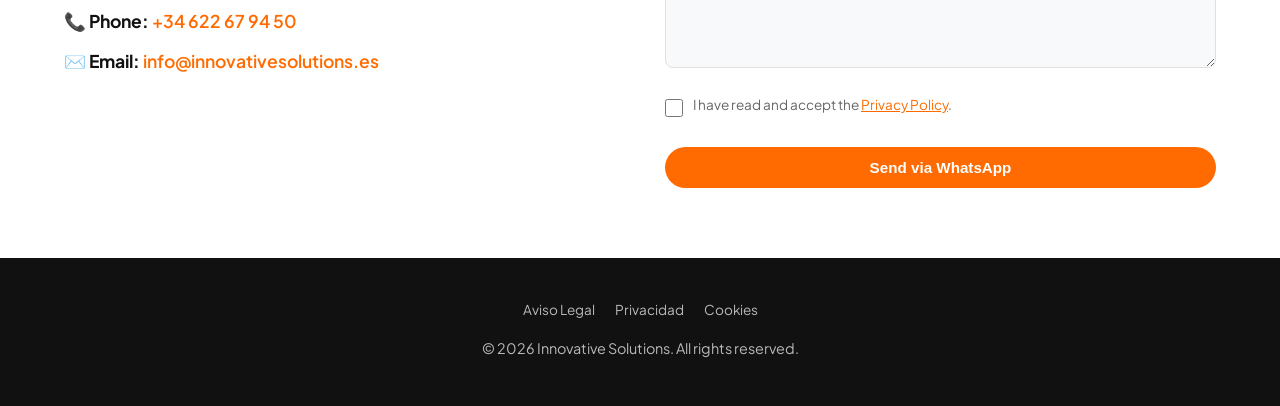
==== commit 11f83db3: "14" ====
--- a/index.html
+++ b/index.html
@@ -68,7 +68,7 @@
                 <!-- Tarjeta Climatización (Split en pared) -->
                 <a href="climatizacion.html" class="card">
                     <div class="card-img-wrapper">
-                        <img src="https://images.unsplash.com/photo-1621905252507-b35492cc74b4?q=80&w=800&auto=format&fit=crop" alt="Split de Aire Acondicionado" class="card-img">
+                        <img src="assets/img/climatizacion.png" alt="Split de Aire Acondicionado" class="card-img">
                     </div>
                     <div class="card-content">
                         <h3 data-i18n="services.clima.title">Climatización</h3>
@@ -79,7 +79,7 @@
                 <!-- Tarjeta Electricidad -->
                 <a href="electricidad.html" class="card">
                     <div class="card-img-wrapper">
-                        <img src="https://images.unsplash.com/photo-1621905251189-08b45d6a269e?q=80&w=800&auto=format&fit=crop" alt="Instalación Eléctrica" class="card-img">
+                        <img src="assets/img/electricidad.png" alt="Instalación Eléctrica" class="card-img">
                     </div>
                     <div class="card-content">
                         <h3 data-i18n="services.elec.title">Electricidad</h3>
@@ -90,7 +90,7 @@
                 <!-- Tarjeta Placas Solares (Tejado de Casa) -->
                 <a href="placas-solares.html" class="card">
                     <div class="card-img-wrapper">
-                        <img src="https://images.unsplash.com/photo-1592833159155-c62df1b65634?q=80&w=800&auto=format&fit=crop" alt="Placas Solares en Casa" class="card-img">
+                        <img src="assets/img/placas-solares.png" alt="Placas Solares en Casa" class="card-img">
                     </div>
                     <div class="card-content">
                         <h3 data-i18n="services.solar.title">Placas Solares</h3>
--- a/css/styles.css
+++ b/css/styles.css
@@ -320,3 +320,63 @@
         font-size: 1.2rem; /* Tamaño del icono */
     }
 }
+
+/* ==========================================================================
+   FIX DEFINITIVO MÓVIL (EQUILIBRIO Y ESTÉTICA)
+   ========================================================================== */
+@media (max-width: 767px) {
+    /* 1. Cabecera compacta */
+    .header-container {
+        height: 65px;
+        padding: 0 10px;
+        gap: 5px;
+    }
+
+    /* 2. Recuperamos el texto del logo pero pequeño */
+    .logo-text {
+        display: flex;
+    }
+    .logo-icon {
+        font-size: 1rem;
+        padding: 5px 8px;
+    }
+    .logo-title {
+        font-size: 0.75rem;
+        letter-spacing: 0;
+    }
+    .logo-subtitle {
+        font-size: 0.55rem;
+        letter-spacing: 0.5px;
+    }
+
+    /* 3. Selector de idioma mini */
+    .lang-selector {
+        display: flex;
+        gap: 2px;
+        padding: 2px;
+    }
+    .lang-btn {
+        padding: 3px 5px;
+        font-size: 0.65rem;
+    }
+
+    /* 4. Botón de Urgencias (Solo icono, más pequeño) */
+    .header-actions .btn-primary {
+        padding: 6px 10px;
+        font-size: 0.75rem;
+        border-radius: 8px;
+    }
+    /* Si quieres que ponga "Urgencias" en vez de teléfono, descomenta la siguiente línea */
+    /* .header-actions .btn-primary::before { content: "Urgencias"; } */
+
+    /* 5. Asegurar que el botón de menú ☰ se vea siempre */
+    .header-actions {
+        gap: 8px; /* Un poco de espacio entre elementos */
+    }
+    .menu-toggle {
+        display: block !important; /* Forzamos que se vea */
+        font-size: 1.4rem;
+        color: var(--primary);
+        padding: 0 5px;
+    }
+}
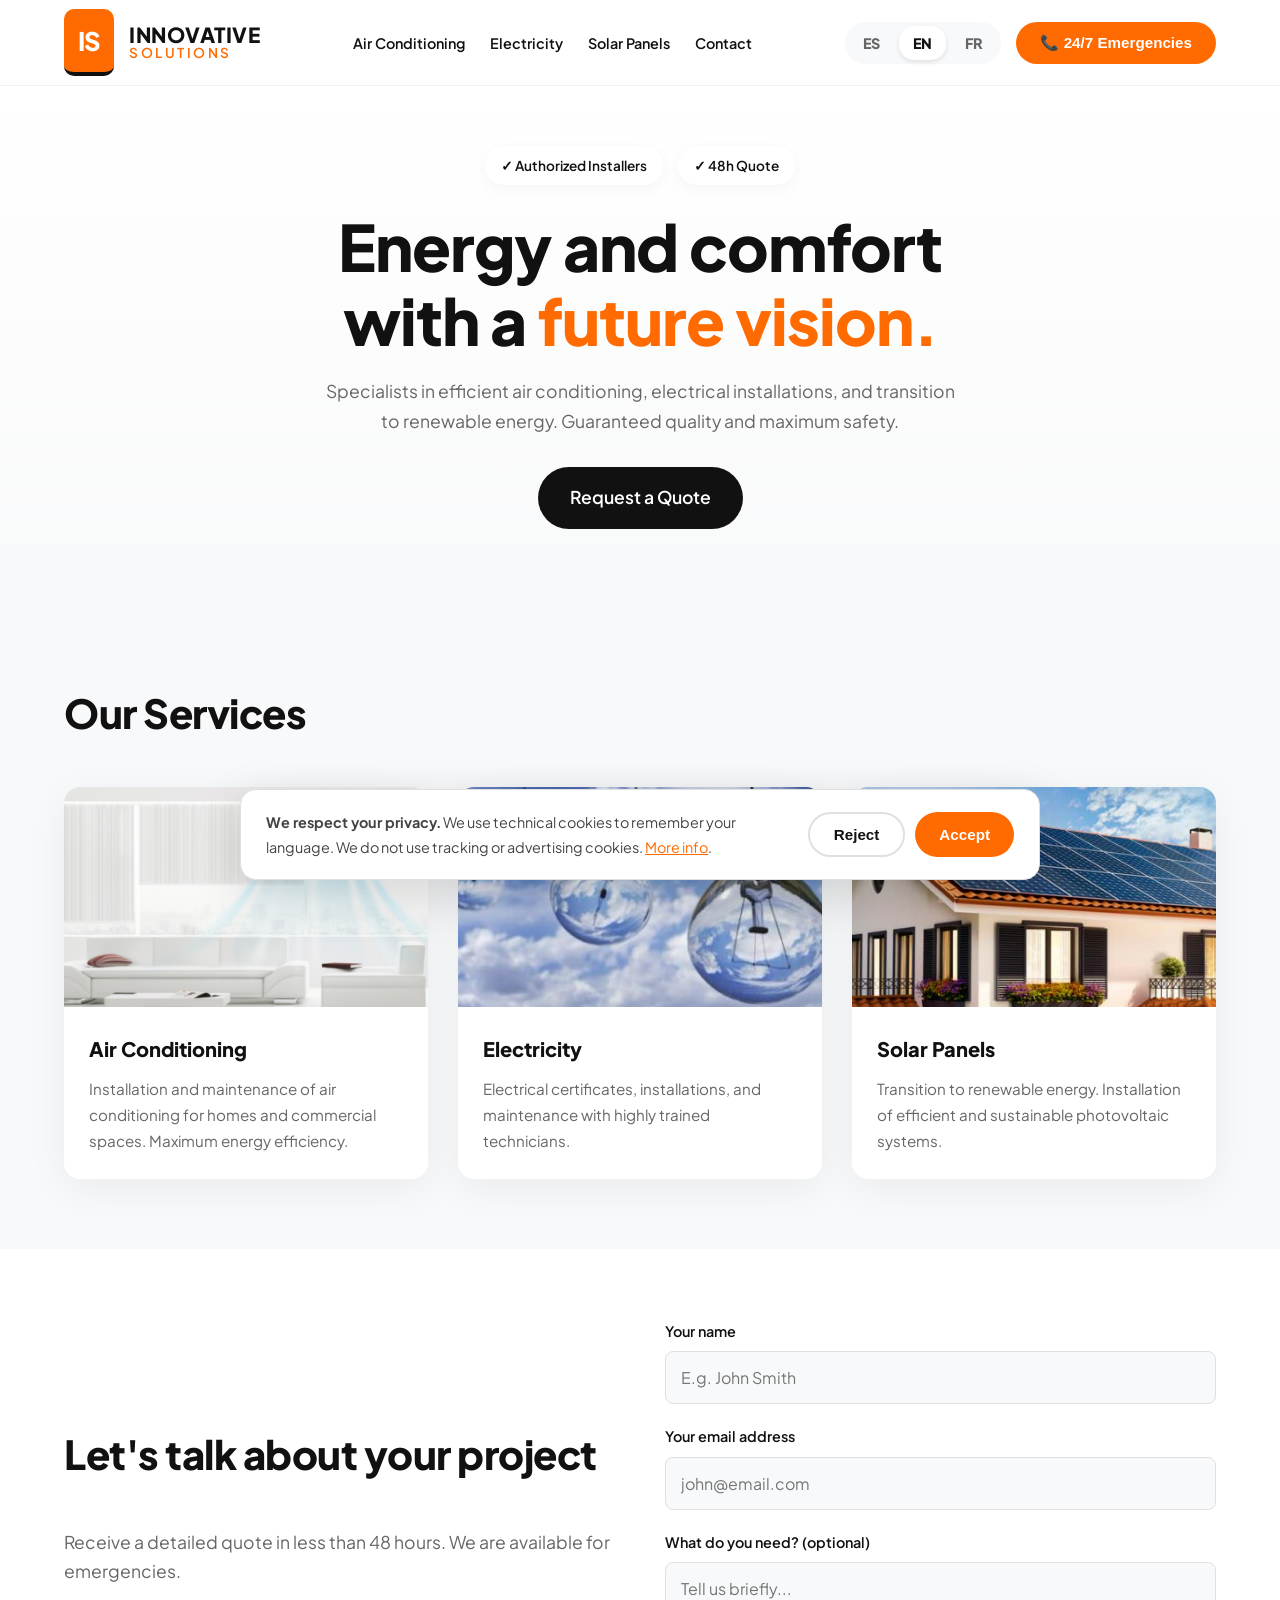
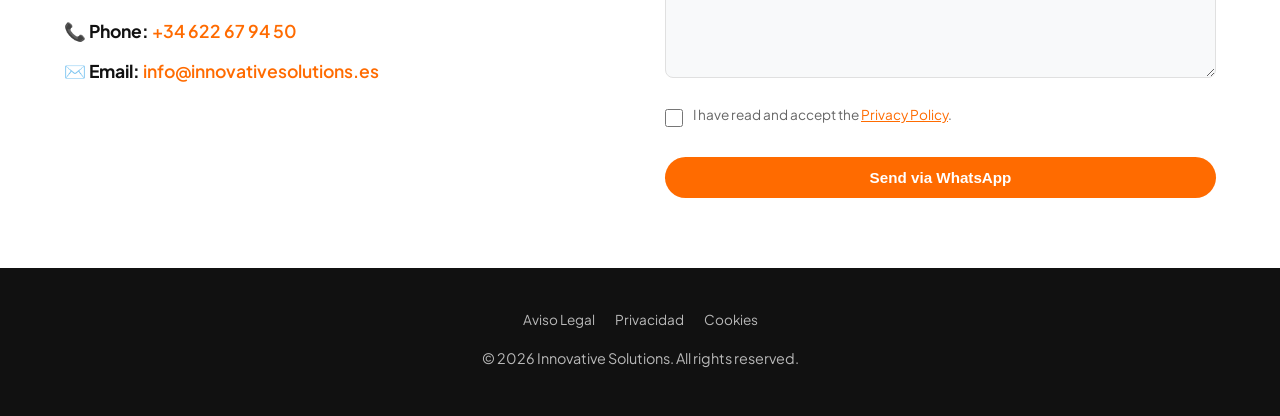
==== commit 176f7efe: "15" ====
--- a/index.html
+++ b/index.html
@@ -37,7 +37,7 @@
                 </div>
                 
                 <div class="urgency-menu">
-                    <button class="btn btn-primary" id="urgency-btn" data-i18n="btn.urgency">📞 Urgencias 24/7</button>
+                    <button class="btn btn-primary" id="urgency-btn" data-i18n="btn.urgency">Urgencias 24/7</button>
                     <div class="urgency-dropdown hidden" id="urgency-dropdown">
                         <a href="tel:+34622679450" class="urgency-item">📞 <span data-i18n="urgency.call">Llamar ahora</span></a>
                         <a href="https://wa.me/34622679450?text=Hola,%20tengo%20una%20urgencia%20y%20necesito%20ayuda." target="_blank" class="urgency-item">💬 <span data-i18n="urgency.wa">Enviar WhatsApp</span></a>
--- a/css/styles.css
+++ b/css/styles.css
@@ -380,3 +380,109 @@
         padding: 0 5px;
     }
 }
+
+/* ==========================================================================
+   FIX PARA PANTALLAS GRANDES (ORDENADOR / TABLET)
+   ========================================================================== */
+@media (min-width: 768px) {
+    /* 1. Recuperar el tamaño grande del header en ordenador */
+    .header-container {
+        height: 85px; /* Altura más cómoda */
+        padding: 0 5%;
+    }
+
+    /* 2. Logo grande y con más espacio */
+    .logo { gap: 15px; }
+    .logo-icon {
+        font-size: 1.6rem;
+        padding: 10px 14px;
+        border-bottom: 4px solid var(--dark);
+    }
+    .logo-title {
+        font-size: 1.3rem; /* Letra más grande */
+    }
+    .logo-subtitle {
+        font-size: 0.85rem;
+        letter-spacing: 2.5px;
+    }
+    .logo-text {
+        display: flex; /* Aseguramos que el texto se vea */
+    }
+
+    /* 3. Botones de idioma más grandes y cómodos */
+    .lang-btn {
+        padding: 8px 14px;
+        font-size: 0.9rem;
+    }
+
+    /* 4. Botón de urgencias grande y con texto completo */
+    .header-actions .btn-primary {
+        padding: 12px 24px;
+        font-size: 1rem;
+        border-radius: 50px; /* Forma de píldora */
+    }
+    
+    /* Ocultamos el icono del teléfono que pusimos para el móvil y mostramos el texto */
+    .header-actions .btn-primary::before {
+        content: "📞 "; /* Solo dejamos el emoji del teléfono */
+        font-size: 1rem;
+    }
+
+    /* 5. Mostrar los enlaces del menú de navegación */
+    .nav {
+        display: block;
+    }
+    .menu-toggle {
+        display: none; /* Ocultamos las 3 rayitas en ordenador */
+    }
+}
+
+/* ==========================================================================
+   FIX MÓVIL FINAL (TODO VISIBLE)
+   ========================================================================== */
+@media (max-width: 767px) {
+    .header-container {
+        height: 70px;
+        padding: 0 5px;
+        display: flex;
+        justify-content: space-between;
+        align-items: center;
+        flex-wrap: nowrap;
+    }
+    .logo { gap: 5px; }
+    .logo-text { display: flex; }
+    .logo-icon { font-size: 1rem; padding: 6px 8px; border-bottom: 2px solid var(--dark); }
+    .logo-title { font-size: 0.8rem; letter-spacing: 0; }
+    .logo-subtitle { font-size: 0.55rem; letter-spacing: 0.5px; }
+    .lang-selector { gap: 2px; padding: 2px; }
+    .lang-btn { padding: 4px 6px; font-size: 0.65rem; }
+    .header-actions { gap: 5px; }
+    .header-actions .btn-primary { padding: 6px 10px; font-size: 0.7rem; white-space: nowrap; border-radius: 8px; }
+    .header-actions .btn-primary::before { content: ""; }
+    .menu-toggle { display: block !important; font-size: 1.3rem; color: var(--dark); padding: 0 3px; }
+}
+
+/* ==========================================================================
+   LIMPIAR ICONO DEL BOTÓN DE URGENCIAS
+   ========================================================================== */
+/* En ordenador */
+.header-actions .btn-primary::before {
+    content: ""; /* No añadimos nada extra */
+}
+.header-actions .btn-primary {
+    padding: 12px 24px;
+    font-size: 0.95rem;
+    border-radius: 50px;
+}
+
+/* En móvil */
+@media (max-width: 767px) {
+    .header-actions .btn-primary {
+        padding: 6px 10px;
+        font-size: 0.7rem;
+        border-radius: 8px;
+    }
+    .header-actions .btn-primary::before {
+        content: ""; /* Tampoco añadimos nada en móvil */
+    }
+}
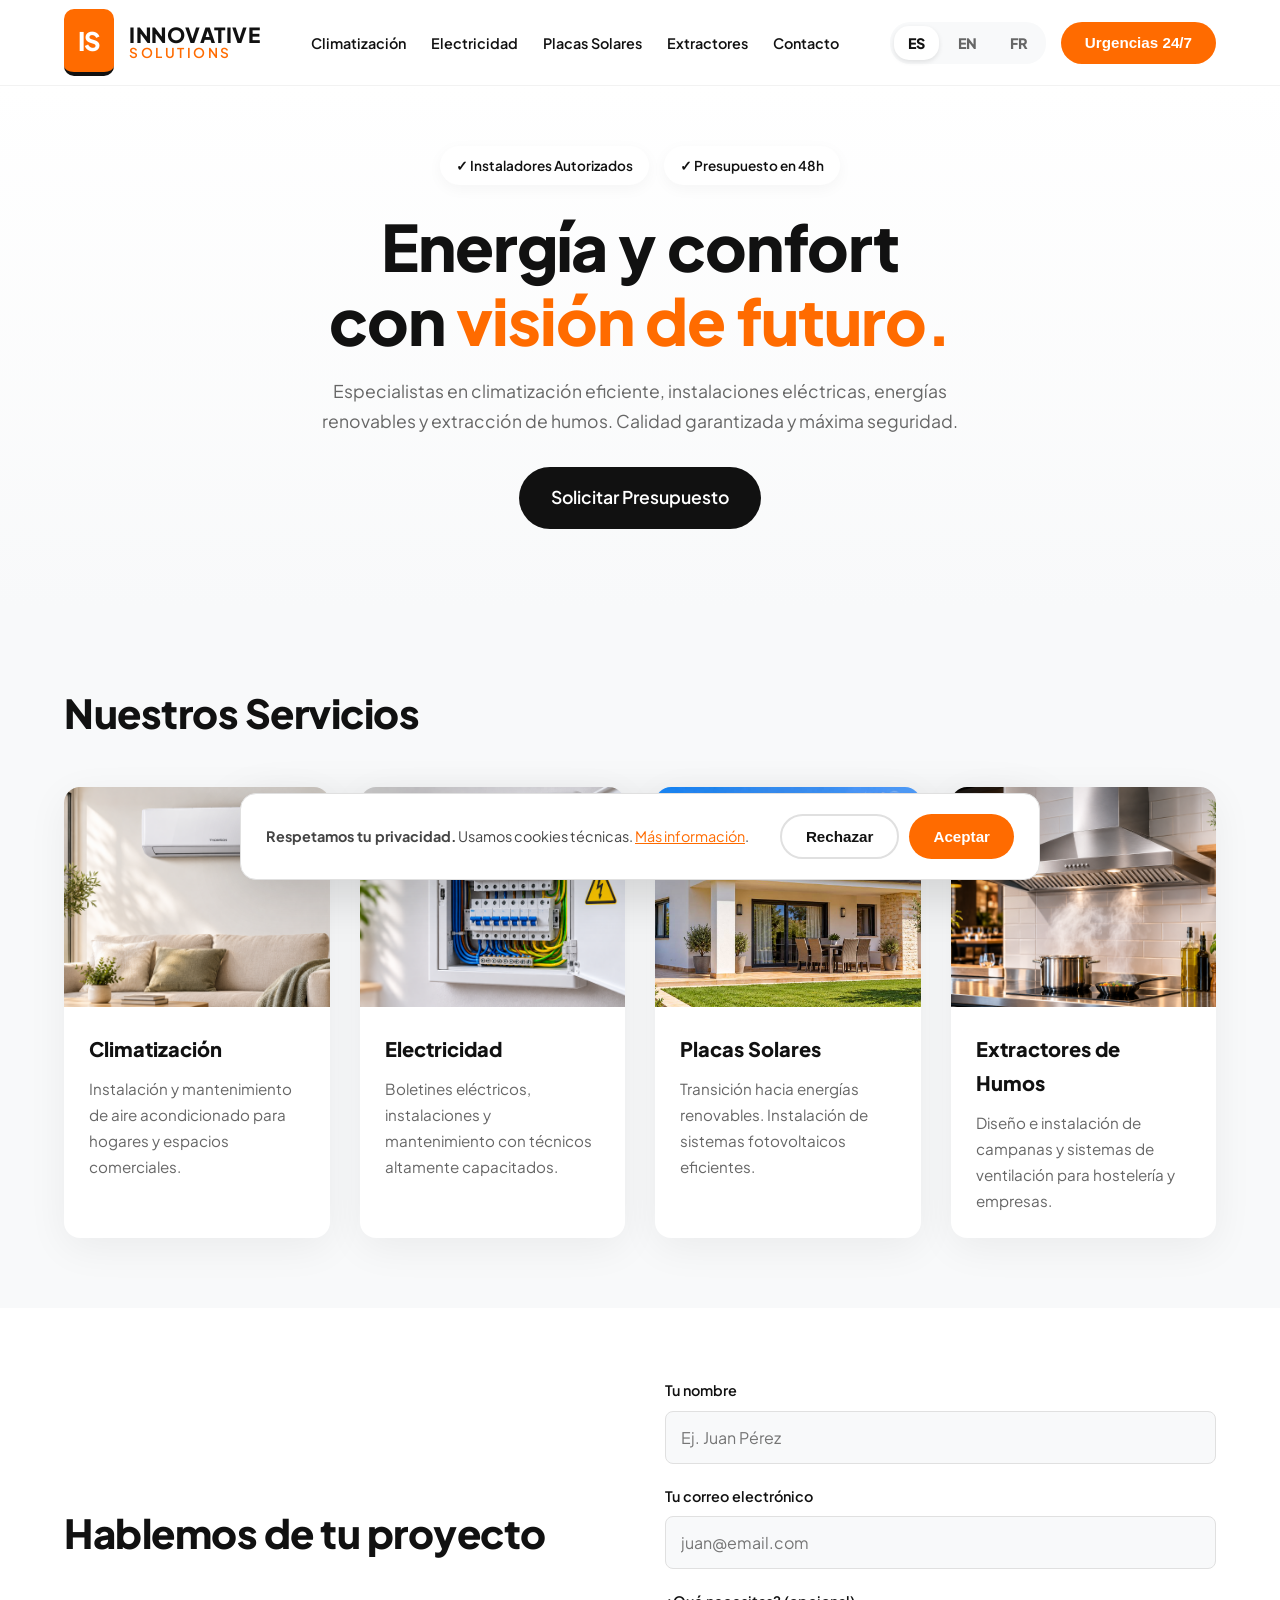
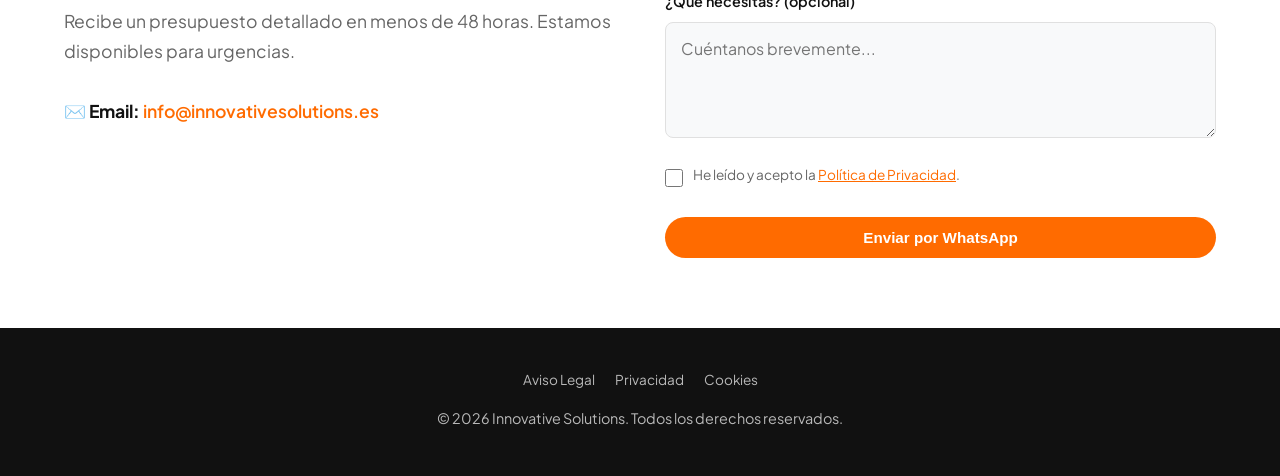
==== commit 60e86624: "16" ====
--- a/index.html
+++ b/index.html
@@ -3,7 +3,7 @@
 <head>
     <meta charset="UTF-8">
     <meta name="viewport" content="width=device-width, initial-scale=1.0">
-    <title>Innovative Solutions | Climatización, Electricidad y Placas Solares</title>
+    <title>Innovative Solutions | Climatización, Electricidad y Energía</title>
     <link rel="preconnect" href="https://fonts.googleapis.com">
     <link rel="preconnect" href="https://fonts.gstatic.com" crossorigin>
     <link href="https://fonts.googleapis.com/css2?family=Plus+Jakarta+Sans:wght@400;600;800&display=swap" rel="stylesheet">
@@ -12,38 +12,29 @@
 <body>
     <header class="header" id="header">
         <div class="container header-container">
-            <a href="#" class="logo">
-                <div class="logo-icon">IS</div>
-                <div class="logo-text">
-                    <span class="logo-title">INNOVATIVE</span>
-                    <span class="logo-subtitle">SOLUTIONS</span>
-                </div>
-            </a>
-            
+            <a href="#" class="logo"><div class="logo-icon">IS</div><div class="logo-text"><span class="logo-title">INNOVATIVE</span><span class="logo-subtitle">SOLUTIONS</span></div></a>
             <nav class="nav" id="nav">
                 <ul class="nav-list">
                     <li><a href="climatizacion.html" class="nav-link" data-i18n="nav.clima">Climatización</a></li>
                     <li><a href="electricidad.html" class="nav-link" data-i18n="nav.elec">Electricidad</a></li>
                     <li><a href="placas-solares.html" class="nav-link" data-i18n="nav.solar">Placas Solares</a></li>
+                    <li><a href="extractores.html" class="nav-link" data-i18n="nav.extract">Extractores</a></li>
                     <li><a href="#contacto" class="nav-link" data-i18n="nav.contact">Contacto</a></li>
                 </ul>
             </nav>
-            
             <div class="header-actions">
                 <div class="lang-selector">
                     <button class="lang-btn active" data-lang="es">ES</button>
                     <button class="lang-btn" data-lang="en">EN</button>
                     <button class="lang-btn" data-lang="fr">FR</button>
                 </div>
-                
                 <div class="urgency-menu">
                     <button class="btn btn-primary" id="urgency-btn" data-i18n="btn.urgency">Urgencias 24/7</button>
                     <div class="urgency-dropdown hidden" id="urgency-dropdown">
-                        <a href="tel:+34622679450" class="urgency-item">📞 <span data-i18n="urgency.call">Llamar ahora</span></a>
-                        <a href="https://wa.me/34622679450?text=Hola,%20tengo%20una%20urgencia%20y%20necesito%20ayuda." target="_blank" class="urgency-item">💬 <span data-i18n="urgency.wa">Enviar WhatsApp</span></a>
+                        <p class="urgency-note" data-i18n="urgency.note">Analizamos tu urgencia y te atendemos con la mayor brevedad posible.</p>
+                        <a href="https://wa.me/34622812439?text=Hola,%20tengo%20una%20urgencia%20y%20necesito%20ayuda." target="_blank" class="urgency-item">💬 <span data-i18n="urgency.wa">Enviar WhatsApp</span></a>
                     </div>
                 </div>
-                
                 <button class="menu-toggle" id="menu-toggle" aria-label="Abrir menú">☰</button>
             </div>
         </div>
@@ -56,7 +47,7 @@
                 <span class="badge" data-i18n="hero.badge2">✓ Presupuesto en 48h</span>
             </div>
             <h1 data-i18n="hero.title">Energía y confort<br>con <span class="text-primary">visión de futuro.</span></h1>
-            <p data-i18n="hero.subtitle">Especialistas en climatización eficiente, instalaciones eléctricas y transición a energías renovables. Calidad garantizada y máxima seguridad.</p>
+            <p data-i18n="hero.subtitle">Especialistas en climatización eficiente, instalaciones eléctricas, energías renovables y extracción de humos. Calidad garantizada y máxima seguridad.</p>
             <a href="#contacto" class="btn btn-large" data-i18n="hero.cta">Solicitar Presupuesto</a>
         </div>
     </section>
@@ -64,39 +55,28 @@
     <section class="services section" id="servicios">
         <div class="container">
             <h2 class="section-title" data-i18n="services.title">Nuestros Servicios</h2>
-            <div class="grid">
-                <!-- Tarjeta Climatización (Split en pared) -->
+            <div class="grid-4">
+                
                 <a href="climatizacion.html" class="card">
-                    <div class="card-img-wrapper">
-                        <img src="assets/img/climatizacion.png" alt="Split de Aire Acondicionado" class="card-img">
-                    </div>
-                    <div class="card-content">
-                        <h3 data-i18n="services.clima.title">Climatización</h3>
-                        <p data-i18n="services.clima.desc">Instalación y mantenimiento de aire acondicionado para hogares y espacios comerciales. Máxima eficiencia energética.</p>
-                    </div>
+                    <div class="card-img-wrapper"><img src="assets/img/climatizacion.png" alt="Aire Acondicionado" class="card-img" onerror="this.src='https://images.unsplash.com/photo-1615876234886-fd9a39fda97f?q=80&w=800&auto=format&fit=crop'"></div>
+                    <div class="card-content"><h3 data-i18n="services.clima.title">Climatización</h3><p data-i18n="services.clima.desc">Instalación y mantenimiento de aire acondicionado para hogares y espacios comerciales.</p></div>
                 </a>
 
-                <!-- Tarjeta Electricidad -->
                 <a href="electricidad.html" class="card">
-                    <div class="card-img-wrapper">
-                        <img src="assets/img/electricidad.png" alt="Instalación Eléctrica" class="card-img">
-                    </div>
-                    <div class="card-content">
-                        <h3 data-i18n="services.elec.title">Electricidad</h3>
-                        <p data-i18n="services.elec.desc">Boletines eléctricos, instalaciones y mantenimiento con técnicos altamente capacitados.</p>
-                    </div>
+                    <div class="card-img-wrapper"><img src="assets/img/electricidad.png" alt="Electricidad" class="card-img" onerror="this.src='https://images.unsplash.com/photo-1621905251189-08b45d6a269e?q=80&w=800&auto=format&fit=crop'"></div>
+                    <div class="card-content"><h3 data-i18n="services.elec.title">Electricidad</h3><p data-i18n="services.elec.desc">Boletines eléctricos, instalaciones y mantenimiento con técnicos altamente capacitados.</p></div>
                 </a>
 
-                <!-- Tarjeta Placas Solares (Tejado de Casa) -->
                 <a href="placas-solares.html" class="card">
-                    <div class="card-img-wrapper">
-                        <img src="assets/img/placas-solares.png" alt="Placas Solares en Casa" class="card-img">
-                    </div>
-                    <div class="card-content">
-                        <h3 data-i18n="services.solar.title">Placas Solares</h3>
-                        <p data-i18n="services.solar.desc">Transición hacia energías renovables. Instalación de sistemas fotovoltaicos eficientes y sostenibles.</p>
-                    </div>
+                    <div class="card-img-wrapper"><img src="assets/img/placas.jpg" alt="Placas Solares" class="card-img" onerror="this.src='https://images.unsplash.com/photo-1592833159155-c62df1b65634?q=80&w=800&auto=format&fit=crop'"></div>
+                    <div class="card-content"><h3 data-i18n="services.solar.title">Placas Solares</h3><p data-i18n="services.solar.desc">Transición hacia energías renovables. Instalación de sistemas fotovoltaicos eficientes.</p></div>
                 </a>
+
+                <a href="extractores.html" class="card">
+                    <div class="card-img-wrapper"><img src="assets/img/extractores.png" alt="Extractores de Humos" class="card-img"></div>
+                    <div class="card-content"><h3 data-i18n="services.extract.title">Extractores de Humos</h3><p data-i18n="services.extract.desc">Diseño e instalación de campanas y sistemas de ventilación para hostelería y empresas.</p></div>
+                </a>
+
             </div>
         </div>
     </section>
@@ -107,30 +87,18 @@
                 <h2 class="section-title" data-i18n="contact.title">Hablemos de tu proyecto</h2>
                 <p class="contact-text" data-i18n="contact.subtitle">Recibe un presupuesto detallado en menos de 48 horas. Estamos disponibles para urgencias.</p>
                 <div class="contact-details">
-                    <p>📞 <strong data-i18n="contact.phone">Teléfono:</strong> <a href="tel:+34622679450">+34 622 67 94 50</a></p>
                     <p>✉️ <strong data-i18n="contact.email">Email:</strong> <a href="mailto:info@innovativesolutions.es">info@innovativesolutions.es</a></p>
                 </div>
             </div>
-            
             <form class="contact-form" id="contact-form">
-                <div class="form-group">
-                    <label for="name" data-i18n="form.name">Tu nombre</label>
-                    <input type="text" id="name" name="name" required data-i18n-placeholder="form.name.ph" placeholder="Ej. Juan Pérez">
-                </div>
-                <div class="form-group">
-                    <label for="email" data-i18n="form.email">Tu correo electrónico</label>
-                    <input type="email" id="email" name="email" required data-i18n-placeholder="form.email.ph" placeholder="juan@email.com">
-                </div>
-                <div class="form-group">
-                    <label for="message" data-i18n="form.msg">¿Qué necesitas? (opcional)</label>
-                    <textarea id="message" name="message" rows="4" data-i18n-placeholder="form.msg.ph" placeholder="Cuéntanos brevemente..."></textarea>
-                </div>
-                
+                <div class="form-group"><label for="name" data-i18n="form.name">Tu nombre</label><input type="text" id="name" name="name" required placeholder="Ej. Juan Pérez"></div>
+                <div class="form-group"><label for="email" data-i18n="form.email">Tu correo electrónico</label><input type="email" id="email" name="email" required placeholder="juan@email.com"></div>
+                <div class="form-group"><label for="message" data-i18n="form.msg">¿Qué necesitas? (opcional)</label><textarea id="message" name="message" rows="4" placeholder="Cuéntanos brevemente..."></textarea></div>
                 <div class="form-group checkbox-group">
                     <input type="checkbox" id="privacy" name="privacy" required>
                     <label for="privacy" data-i18n="form.privacy">He leído y acepto la <a href="politica-privacidad.html" target="_blank">Política de Privacidad</a>.</label>
                 </div>
-                
+                <div style="position:absolute;left:-9999px;" aria-hidden="true"><input type="text" name="website" id="website" tabindex="-1" autocomplete="off"></div>
                 <button type="submit" class="btn btn-primary btn-block" id="submit-btn" data-i18n="form.submit">Enviar por WhatsApp</button>
             </form>
         </div>
@@ -149,14 +117,13 @@
 
     <div id="cookie-banner" class="cookie-banner hidden">
         <div class="cookie-content">
-            <p><strong data-i18n="cookie.title">Respetamos tu privacidad.</strong> <span data-i18n="cookie.desc">Usamos cookies técnicas para recordar tu idioma. No usamos cookies de seguimiento ni publicidad.</span> <a href="politica-cookies.html" data-i18n="cookie.more">Más información</a>.</p>
+            <p><strong data-i18n="cookie.title">Respetamos tu privacidad.</strong> <span data-i18n="cookie.desc">Usamos cookies técnicas.</span> <a href="politica-cookies.html" data-i18n="cookie.more">Más información</a>.</p>
             <div class="cookie-actions">
                 <button id="reject-cookies" class="btn btn-outline" data-i18n="cookie.reject">Rechazar</button>
                 <button id="accept-cookies" class="btn btn-primary" data-i18n="cookie.accept">Aceptar</button>
             </div>
         </div>
     </div>
-
     <script src="js/main.js"></script>
 </body>
 </html>
--- a/css/styles.css
+++ b/css/styles.css
@@ -56,11 +56,11 @@
 
 /* MENÚ DESPLEGABLE URGENCIAS */
 .urgency-menu { position: relative; }
-.urgency-dropdown { position: absolute; top: 130%; right: 0; background: var(--white); border-radius: 12px; box-shadow: 0 10px 30px rgba(0,0,0,0.15); min-width: 200px; overflow: hidden; display: flex; flex-direction: column; z-index: 2000; border: 1px solid #eee; }
-.urgency-dropdown.hidden { display: none; }
-.urgency-item { padding: 15px 20px; color: var(--dark); text-decoration: none; font-weight: 600; font-size: 0.9rem; border-bottom: 1px solid #f0f0f0; transition: background 0.3s; }
-.urgency-item:last-child { border-bottom: none; }
-.urgency-item:hover { background: var(--bg-light); color: var(--primary); }
+
+
+
+
+
 
 /* ==========================================================================
    HERO COMPACTO
@@ -191,11 +191,7 @@
 }
 
 @media (max-width: 767px) {
-    .urgency-dropdown {
-        right: auto;
-        left: 0;
-        width: 200px;
-    }
+    
 }
 
 /* ==========================================================================
@@ -486,3 +482,73 @@
         content: ""; /* Tampoco añadimos nada en móvil */
     }
 }
+
+/* Ajuste para 4 tarjetas */
+.grid-4 {
+    display: grid;
+    grid-template-columns: 1fr;
+    gap: 30px;
+}
+@media (min-width: 768px) { .grid-4 { grid-template-columns: repeat(2, 1fr); } }
+@media (min-width: 1024px) { .grid-4 { grid-template-columns: repeat(4, 1fr); } }
+
+
+
+/* ==========================================================================
+   MENÚ DESPLEGABLE URGENCIAS (VERSIÓN PROFESIONAL)
+   ========================================================================== */
+.urgency-menu { position: relative; }
+.urgency-dropdown {
+    position: absolute;
+    top: calc(100% + 12px);
+    right: 0;
+    background: var(--white);
+    border-radius: 16px;
+    box-shadow: 0 20px 50px rgba(0,0,0,0.18), 0 0 0 1px rgba(0,0,0,0.04);
+    width: 300px;
+    padding: 20px;
+    display: flex;
+    flex-direction: column;
+    gap: 14px;
+    z-index: 2000;
+    border: 1px solid #eee;
+}
+.urgency-dropdown.hidden { display: none; }
+
+.urgency-note {
+    font-size: 0.9rem;
+    color: var(--gray-dark);
+    line-height: 1.5;
+    margin: 0;
+    font-weight: 500;
+}
+
+.urgency-item {
+    display: flex;
+    align-items: center;
+    justify-content: center;
+    gap: 8px;
+    padding: 12px 16px;
+    background-color: var(--primary);
+    color: var(--white);
+    border-radius: 12px;
+    font-weight: 700;
+    font-size: 0.95rem;
+    transition: var(--transition);
+    border: none;
+}
+.urgency-item:hover {
+    background-color: var(--primary-hover);
+    transform: translateY(-1px);
+    box-shadow: 0 8px 20px rgba(255,107,0,0.3);
+    color: var(--white);
+}
+
+@media (max-width: 767px) {
+    .urgency-dropdown {
+        right: auto;
+        left: 50%;
+        transform: translateX(-50%);
+        width: 280px;
+    }
+}
